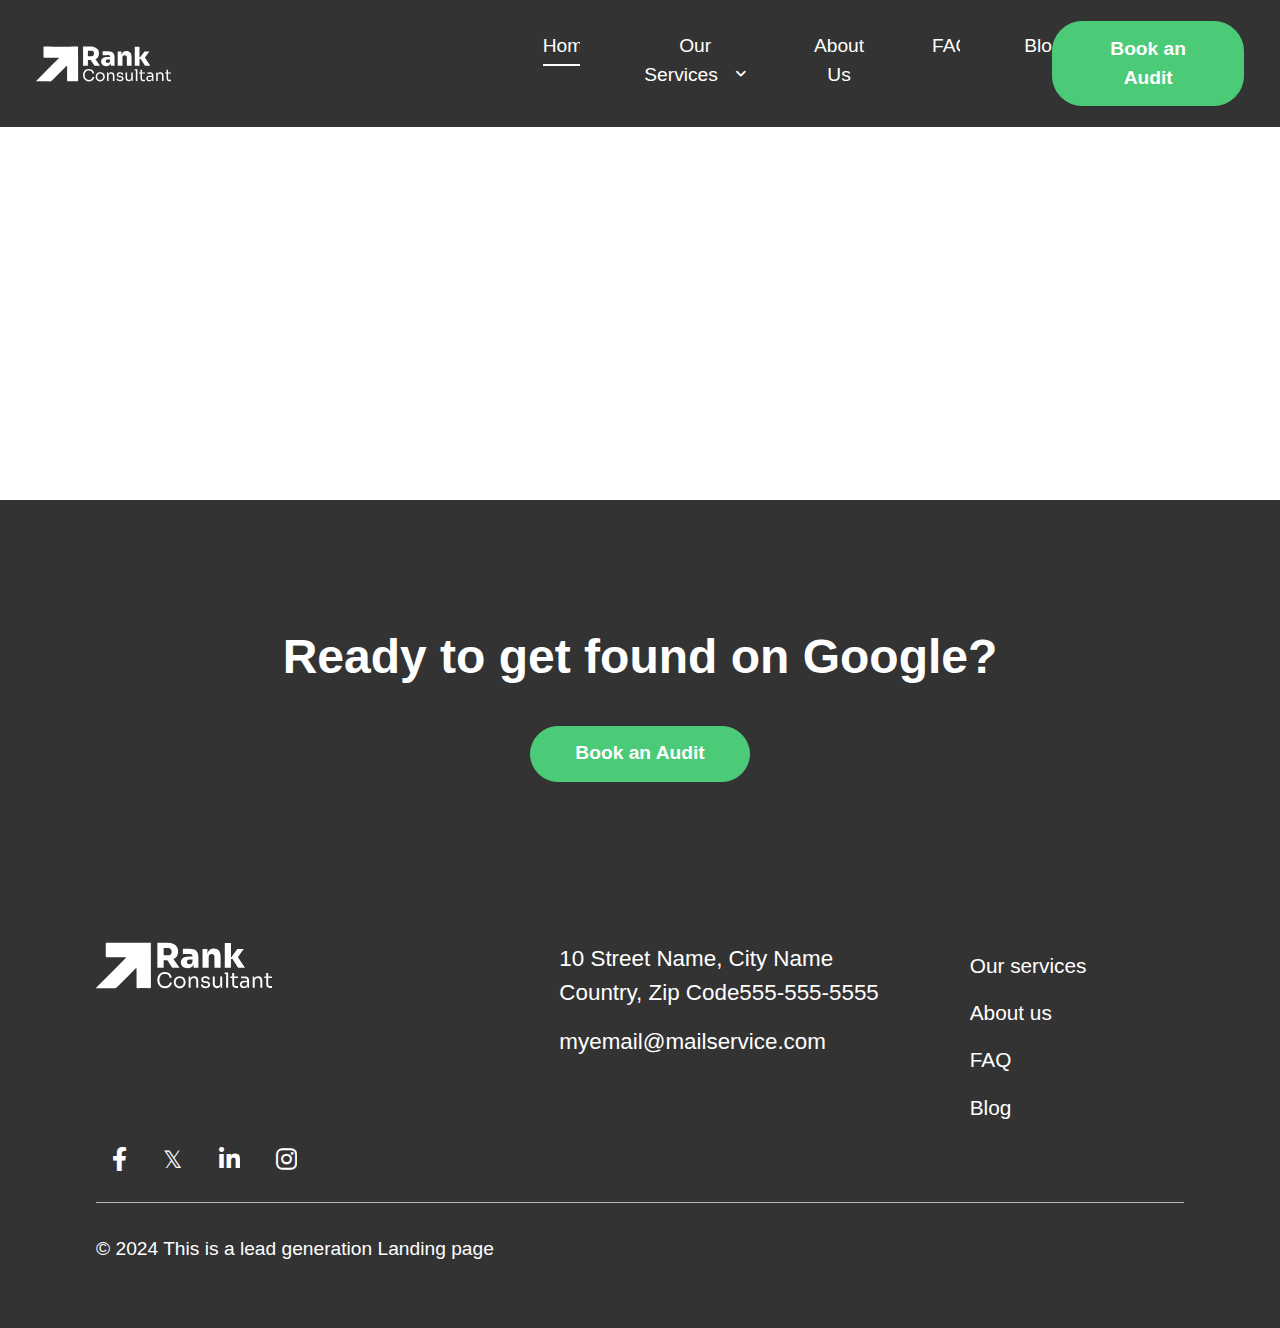
==== blog.html @ c4715f0f "made the menu and footer of the blog page" ====
<!DOCTYPE html>
<html lang="en">
<head>
    <meta charset="UTF-8">
    <meta name="viewport" content="width=device-width, initial-scale=1.0">
    <link rel="stylesheet" href="blog.css">
    <link rel="stylesheet" href="/bootstrap-5.3.3-dist/css/bootstrap.min.css">
    <link rel="stylesheet" href="https://cdnjs.cloudflare.com/ajax/libs/font-awesome/6.0.0/css/all.min.css">
    <title>Rank Consultant Blog</title>
</head>
<body>
    
    <div id="header" class="row navbar m-0">
        <div class="col-4">
            <a href="index.html"><img src="image/brown logo.svg" alt="logo"></a>
        </div>

        <div class="col-8 navMenu">
            <div>
                <ul class="menuList">
                    <li><a href="index.html" class="home">Home</a></li>
                    <li class="slowUnderline"> <!-- in this part of the menu, we should add a list with 4 rows but first its display = none and then in hover state, it will be blocked   -->
                        <a href="#services">Our Services
                            <i class='fas fa-angle-down'></i>
                            <!-- <i class='fas fa-angle-up'></i> -->
                        </a>

                        <div class="serviceList"> <!-- the dropdown list -->
                            <a href="#SEO1">On-site-SEO</a>
                            <a href="#SEO2">Off-site-SEO</a>
                            <a href="#googleAds">Google Ads campaigns</a>
                            <a href="#googleAnalytics">Site analytics</a>
                        </div>
                    </li>
                    <li class="slowUnderline"><a href="#SEOteam">About Us</a></li>
                    <li class="slowUnderline"><a href="#FAQ">FAQ</a></li>
                    <li class="slowUnderline"><a href="blog.html">Blog</a></li> <!-- we need to fill out the href here after making its page -->
                </ul>
            </div>

            <div>
                <button><a href="index.html">Book an Audit</a></button>
            </div>
        </div>
    </div>



    <div style="height: 500px;">
        <h2>Rank's SEO blog</h2>

        <!-- search bar -->
    </div>

    <div>

        <div class="row">
            <div class="col-6">

            </div>

            <div class="col-6">

            </div>
        </div>

        <div class="row">
            <div class="col-6">

            </div>

            <div class="col-6">

            </div>
        </div>

    </div>







    <footer>
        <div class="text-center">
            <h2>Ready to get found on Google?</h2>

            <button><a href="index.html">Book an Audit</a></button>
        </div>

        <div class="row footerInfo">
            <div class="col-5">
                <a href="index.html"><img src="image/black logo.svg" alt=""></a>
            </div>

            <div class="col-7">
                <div class="row">
                    <div class="col-7 contact">
                        <p>10 Street Name, City Name Country, Zip Code555-555-5555</p>
                        <p>myemail@mailservice.com</p>
                    </div>

                    <div class="col-5">
                        <ul>
                            <li><a href="#services">Our services</a></li>
                            <li><a href="#SEOteam">About us</a></li>
                            <li><a href="#FAQ">FAQ</a></li>
                            <li><a href="blog.html">Blog</a></li>
                        </ul>
                    </div>
                </div>
            </div>
        </div>

        <div class="footerIcons">
            <a href="https://www.facebook.com/"><i class="fa-brands fa-facebook-f"></i></a>
            <a href="https://x.com/"><i class="fa-brands fa-x-twitter">𝕏</i></a>
            <a href="https://www.linkedin.com/feed/"><i class="fa-brands fa-linkedin-in"></i></a>
            <a href="https://www.instagram.com/"><i class="fa-brands fa-instagram"></i></a>
        </div>

        <div class="footerEnd">
            <p>© 2024 This is a lead generation Landing page</p>
        </div>
    </footer>

</body>

<script src="blog.js"></script>

</html>
---- blog.css ----
*{
    margin: 0;
    padding: 0;
    box-sizing: border-box;
    font-family: sans-serif;
    overflow-x: hidden;
    /* use overflow-x: hidden; or max-width: 100%; to remove the margin made by the row class*/
}



button {
    background-color: rgb(75 202 120);
    font-size: 1.2rem !important;
    font-weight: bold;
    padding: 0.8rem 2.8rem;
    border: 1px solid rgb(75 202 120);
    border-radius: 30px !important;
}

button a {
    color: white;
    text-decoration: none;
}

button:hover {
    background-color: rgb(62, 166, 98);
    border: 1px solid rgb(62, 166, 98);
}


/* the menu bar part */

.navbar {
    padding: 0.5rem 1.5rem !important;
    position: fixed !important;
    left: 0;
    top: 0;
    width: 100%;
    background-color: #333333;
}


.navbar img {
    width: 35%;
    transition: 500ms ease-in-out;
}

.scrolled img {
    width: 30%;
    transition: 500ms ease-in-out;
}

.navMenu {
    display: flex;   
    justify-content: space-between; 
    text-align: center;
    align-items: center;
}

.menuList {
    display: flex;
    list-style: none;
    padding-top: 1.5rem;
}

.menuList li {
    padding-left: 4rem;
}

.menuList li a {
    text-decoration: none;
    color: white;
    font-size: 1.2rem;
}

.menuList li i {
    color: white;
    font-size: 0.8rem;
    padding-left: 0.8rem;
}

.home {
    border-bottom: 2px solid white;
    padding-bottom: 0.5rem;
}

.slowUnderline a {
    position:relative;
    text-decoration:none;
    display:inline-block;
}

.slowUnderline a:after {
    display:block;
    content: '';
    /* position: absolute; */
    padding-bottom: 0.3rem;
    border-bottom: 2px solid white;  
    transform: scaleX(0);  
    transition: transform 250ms ease-out;
    transform-origin: bottom left;
}

.slowUnderline a:hover:after { 
    transform: scaleX(1);
    transform-origin: bottom left;
}


/* serviceList is a class with a dropdown list for the second li */

.serviceList {
    display: flex;
    list-style: none;
    background-color: white;
    flex-direction: column;
    text-align: left;
    margin-left: 2.5rem;
    width: 100%;
    /* z-index: 1; */
    display: none !important;
}


.serviceList a {
    text-decoration: none;
    font-size: 1.1rem !important;
    color: #333333 !important;
    padding: 1rem;
    border-bottom: 1px solid rgb(208, 208, 208);
}

.serviceList a:hover {
    color: white !important;
    background-color: #333333;
    border-bottom: 1px solid  #333333;
}






/* the footer part */

footer {
    background-color: rgb(51, 51, 51);
    color: white;
    padding: 8rem 6rem 3rem 6rem;
}

footer h2 {
    font-size: 3rem;
    font-weight: bold;
    padding-bottom: 2rem;
}

.footerInfo {
    padding-top: 10rem;
}

footer img {
    width: 40%;
}

.contact p {
    font-size: 1.4rem;
}

footer ul {
    list-style-type: none;
}

footer ul li {
    padding: 0.5rem 0;
}

footer ul a {
    text-decoration: none;
    color: white;
    font-size: 1.3rem;
}

.footerIcons {
    border-bottom: 1px solid rgb(185, 185, 185);
    padding-bottom: 1.5rem;
}

.footerIcons i{
    color: white;
    font-size: 1.5rem;
    padding-left: 1rem;
}

.footerIcons :not(:first-child) {
    padding-left: 1rem;
}

.footerEnd {
    padding-top: 2rem;
    font-size: 1.2rem;
}
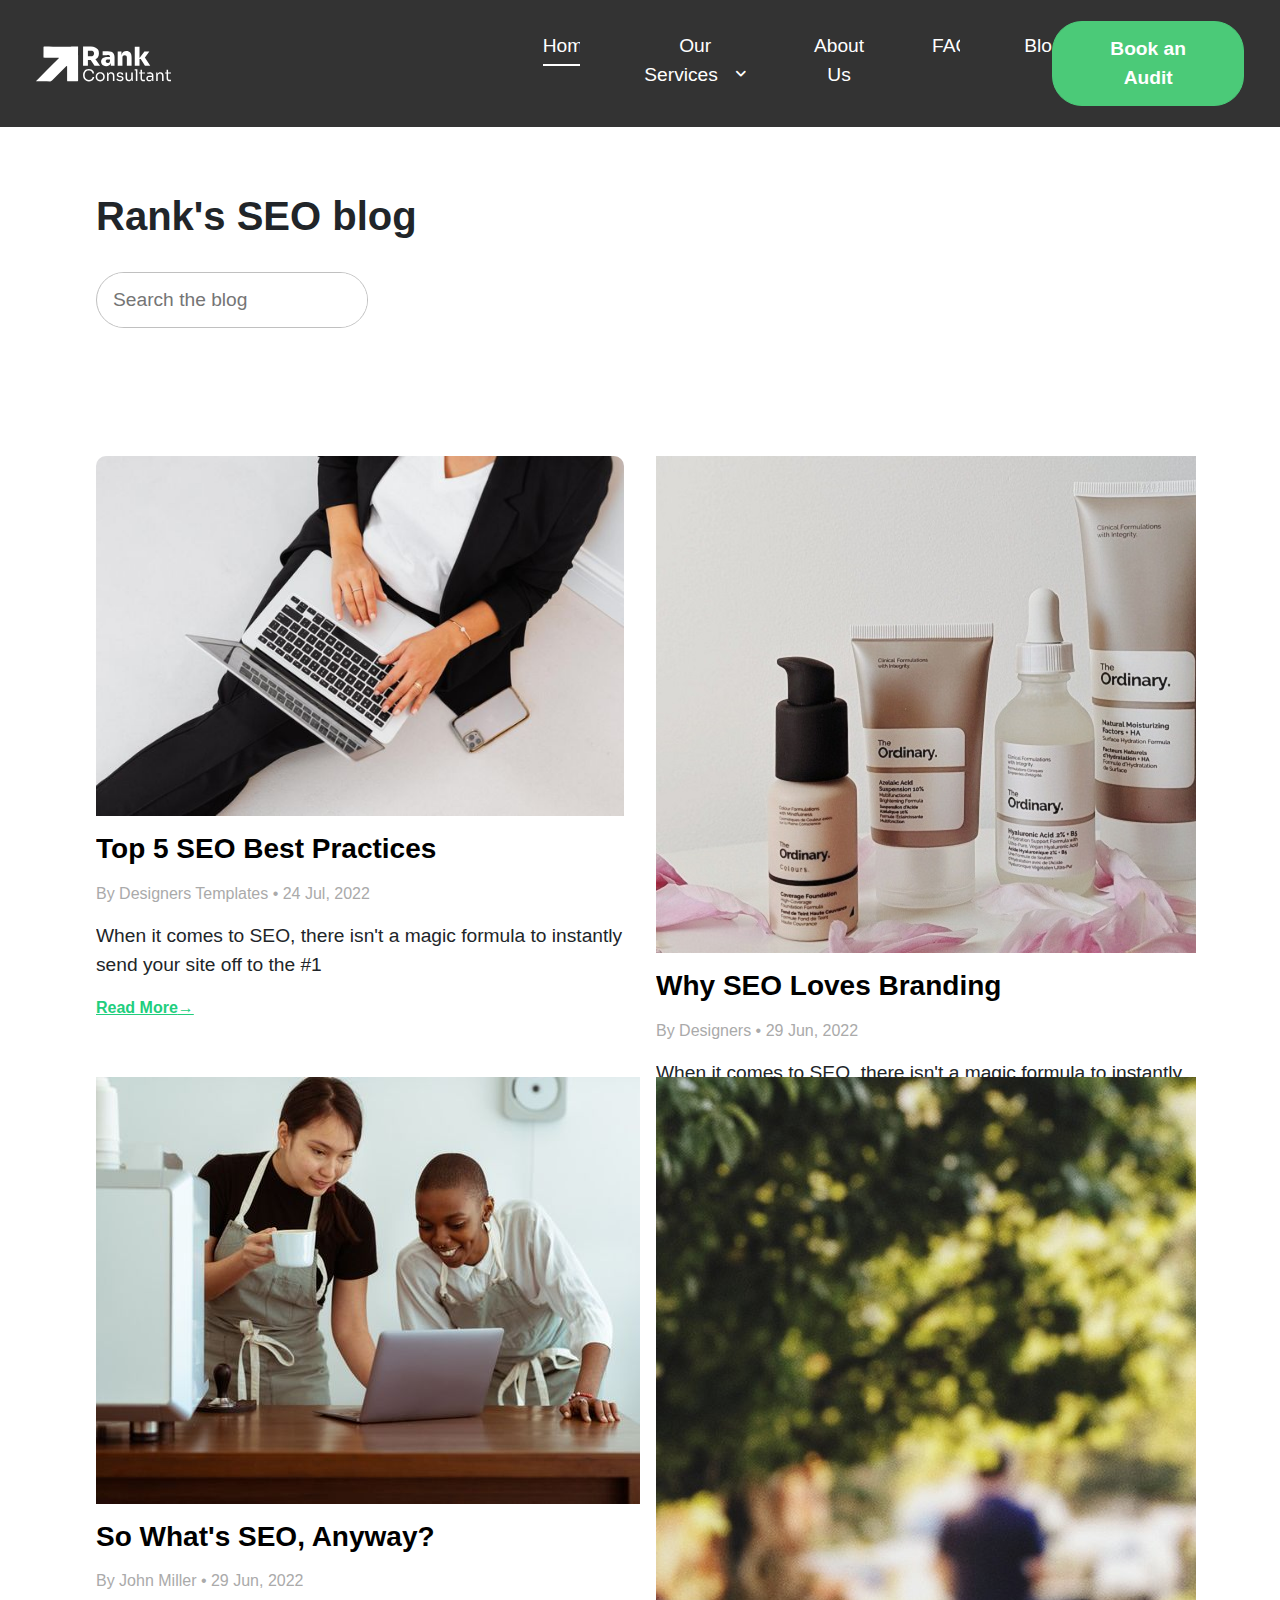
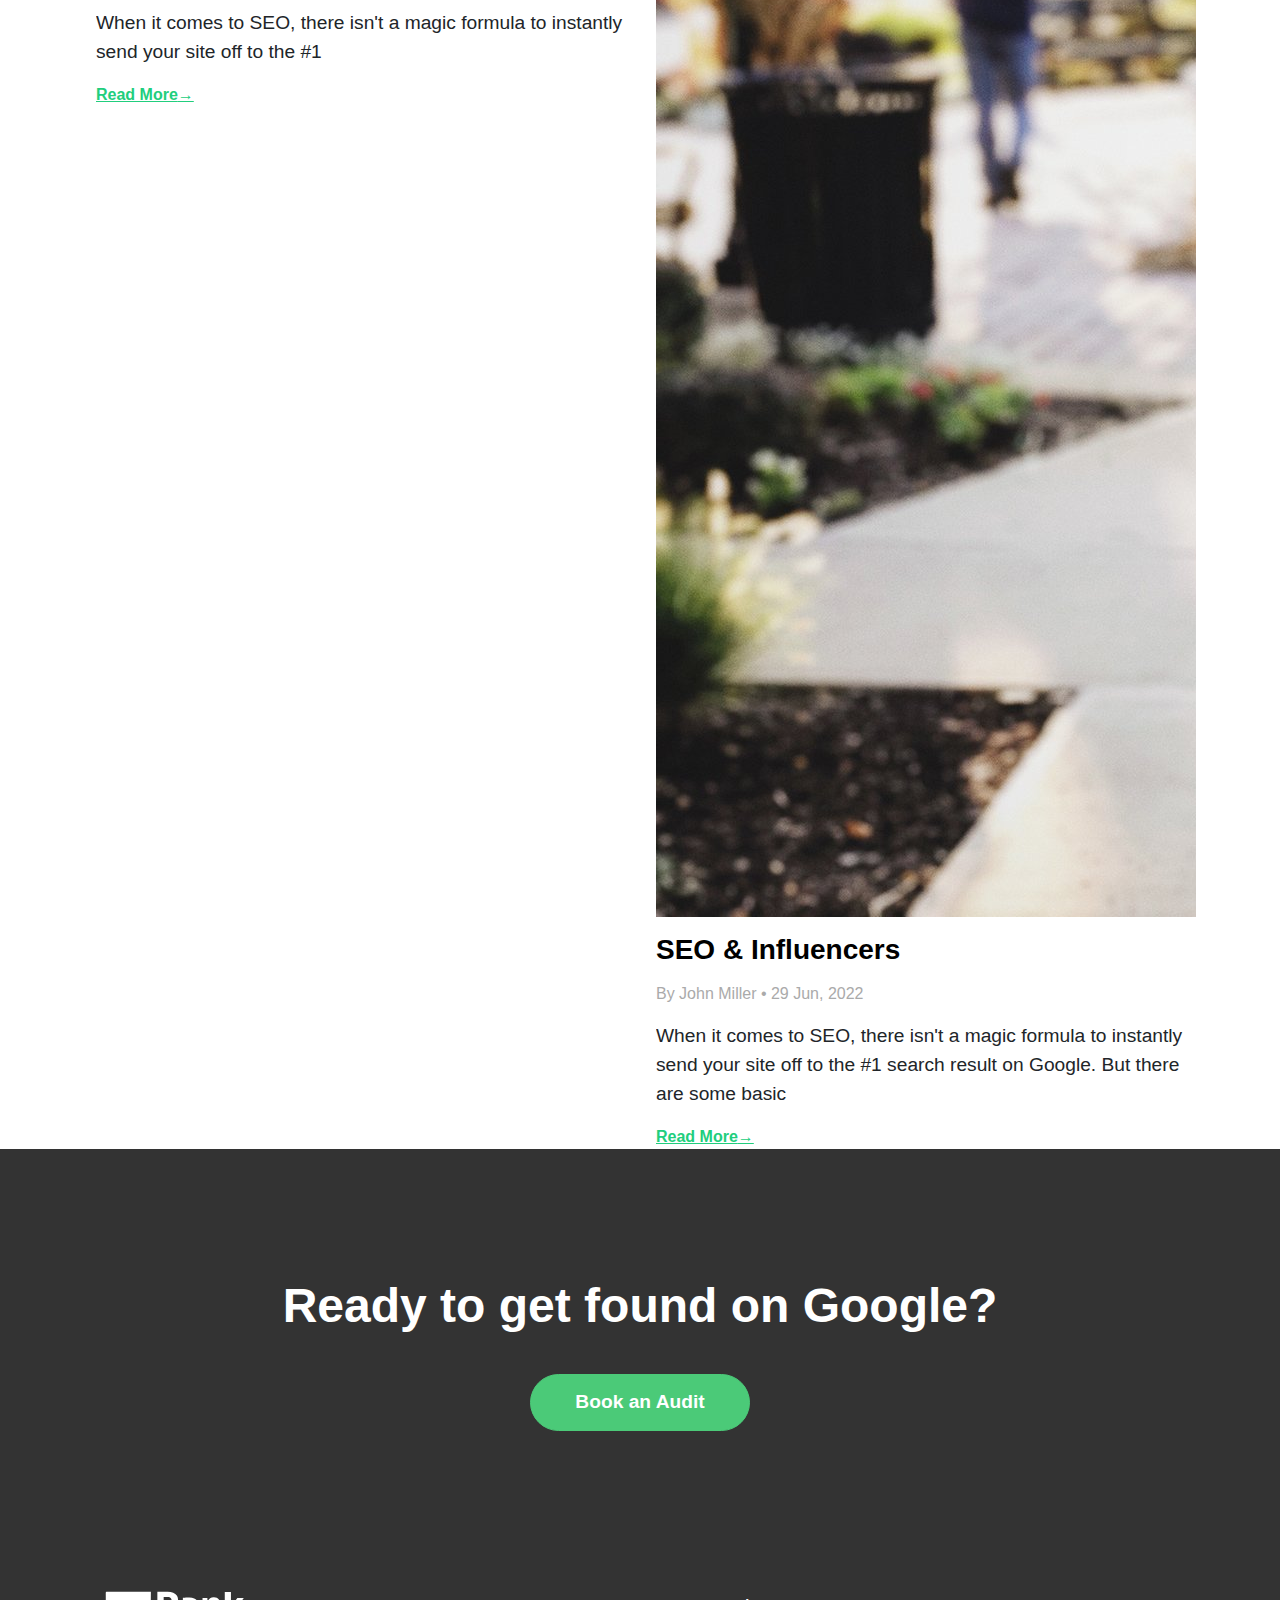
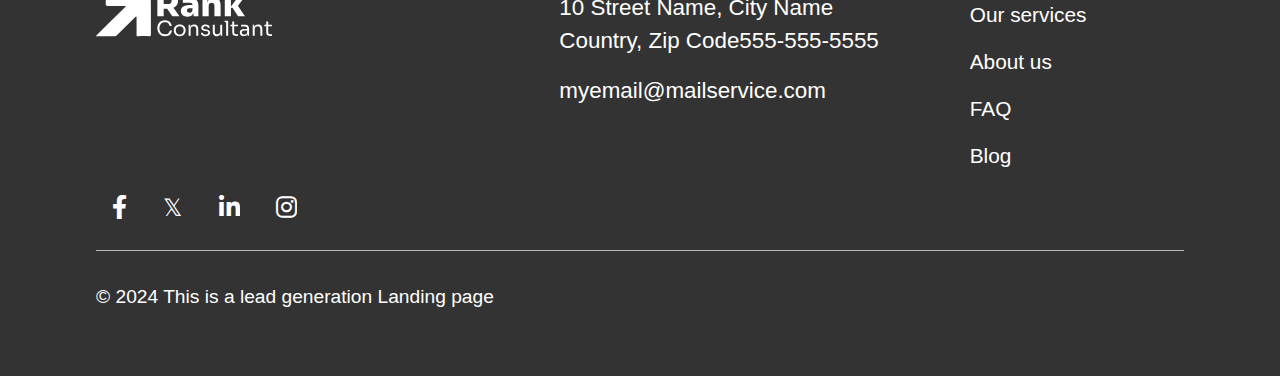
==== commit 7b163432: "did the search bar need to complete the posts on the blog" ====
--- a/blog.html
+++ b/blog.html
@@ -7,6 +7,7 @@
     <link rel="stylesheet" href="/bootstrap-5.3.3-dist/css/bootstrap.min.css">
     <link rel="stylesheet" href="https://cdnjs.cloudflare.com/ajax/libs/font-awesome/6.0.0/css/all.min.css">
     <title>Rank Consultant Blog</title>
+    <link rel="stylesheet" href="test.css">
 </head>
 <body>
     
@@ -19,7 +20,7 @@
             <div>
                 <ul class="menuList">
                     <li><a href="index.html" class="home">Home</a></li>
-                    <li class="slowUnderline"> <!-- in this part of the menu, we should add a list with 4 rows but first its display = none and then in hover state, it will be blocked   -->
+                    <li id="services" class="slowUnderline"> <!-- in this part of the menu, we should add a list with 4 rows but first its display = none and then in hover state, it will be blocked   -->
                         <a href="#services">Our Services
                             <i class='fas fa-angle-down'></i>
                             <!-- <i class='fas fa-angle-up'></i> -->
@@ -46,31 +47,76 @@
 
 
 
-    <div style="height: 500px;">
+    <div class="search">
         <h2>Rank's SEO blog</h2>
+        
+        <br>
 
-        <!-- search bar -->
+        <div class="searchBar">
+            <input id="searchBar" 
+               type="text" name="search" 
+               placeholder="Search the blog">
+            <button id="searchBtn"><i class="fa fa-search"></i></button>
+        </div>
     </div>
 
-    <div>
+    <div class="blogs">
 
         <div class="row">
-            <div class="col-6">
+            <div class="col-6 postLeft">
+                <div class="post">
+                    <a href="" class="text-decoration-none">
+                        <div class="postImage"></div>
+                        <h3>Top 5 SEO Best Practices</h3>
+                    </a>
 
+                    <p class="datePic">By Designers Templates • 24 Jul, 2022</p>
+
+                    <p class="discPic">When it comes to SEO, there isn't a magic formula to instantly send your site off to the #1</p>
+
+                    <a href="" class="readMore"><b>Read More</b>→</a>
+                </div>
             </div>
 
-            <div class="col-6">
+            <div class="col-6 postRight">
+                <a href="" class="text-decoration-none">
+                    <img src="image/news2.jpg" alt="">
+                    <h3>Why SEO Loves Branding</h3>
+                </a>
 
+                <p class="datePic">By Designers • 29 Jun, 2022</p>
+
+                <p class="discPic">When it comes to SEO, there isn't a magic formula to instantly send your site off to the #1</p>
+
+                <a href="" class="readMore"><b>Read More</b>→</a>
             </div>
         </div>
 
-        <div class="row">
-            <div class="col-6">
+        <div class="row neccMargin">
+            <div class="col-6 postLeft">
+                <a href="" class="text-decoration-none">
+                    <img src="image/news3.jpg" alt="">
+                    <h3>So What's SEO, Anyway?</h3>
+                </a>
 
+                <p class="datePic">By John Miller • 29 Jun, 2022</p>
+
+                <p class="discPic">When it comes to SEO, there isn't a magic formula to instantly send your site off to the #1</p>
+
+                <a href="" class="readMore"><b>Read More</b>→</a>
             </div>
 
-            <div class="col-6">
+            <div class="col-6 postRight">
+                <a href="" class="text-decoration-none">
+                    <img src="image/news4.jpg" alt="">
+                    <h3>SEO & Influencers</h3>
+                </a>
 
+                <p class="datePic">By John Miller • 29 Jun, 2022</p>
+
+                <p class="discPic">When it comes to SEO, there isn't a magic formula to instantly send your site off to the #1 search result on Google. But there are some basic</p>
+
+                <a href="" class="readMore"><b>Read More</b>→</a>
             </div>
         </div>
 
--- a/blog.css
+++ b/blog.css
@@ -118,9 +118,12 @@
     text-align: left;
     margin-left: 2.5rem;
     width: 100%;
-    /* z-index: 1; */
-    display: none !important;
-}
+    display: none;
+}
+
+/* #services:hover .serviceList{
+    display: block;
+} */
 
 
 .serviceList a {
@@ -139,6 +142,105 @@
 
 
 
+/* the search part */
+
+.search {
+    padding: 12rem 6rem 6rem 6rem;
+}
+
+.search h2 {
+    font-size: 2.5rem;
+    font-weight: bold;
+}
+
+
+.searchBar {
+    display: flex;
+    justify-content: space-between;
+    border: 1px solid rgb(192, 192, 192);
+    border-radius: 30px;
+    padding: 0 1rem;
+    width: 25%;
+}
+
+.searchBar input {
+    border: none;
+    font-size: 1.2rem;
+    outline: none;
+}
+
+.searchBar i {
+    font-size: 1.2rem;
+}
+
+#searchBtn {
+    background-color: white;
+    border: white;
+}
+
+
+
+
+
+/* the blogs part */
+
+.blogs {
+    padding: 2rem 6rem 0 6rem;
+}
+
+.neccMargin {
+    margin-top: -5rem !important;
+}
+
+.postRight {
+    padding-left: 1rem !important;
+}
+
+.postLeft {
+    padding-right: 1rem !important;
+}
+
+.post {
+    overflow: hidden;
+}
+
+.postImage {
+    border-top-left-radius: 10px;
+    border-top-right-radius: 10px;
+    width: 100%;
+    height: 40vh;
+    background-image: url("image/news1.jpg");
+    background-size: 100% 40vh;
+    transition: 1s all;
+}
+
+.postImage:hover {
+    transform: scale(1.1);
+}
+
+
+
+.blogs h3 {
+    font-weight: bold;
+    padding-top: 1rem;
+    padding-bottom: 0.5rem;
+    color: black;
+}
+
+.datePic {
+    color: rgb(170, 170, 170);
+}
+
+.discPic {
+    font-size: 1.2rem;
+}
+
+.readMore {
+    display: flex;
+    color: rgb(33, 206, 125);
+}
+
+
 
 
 
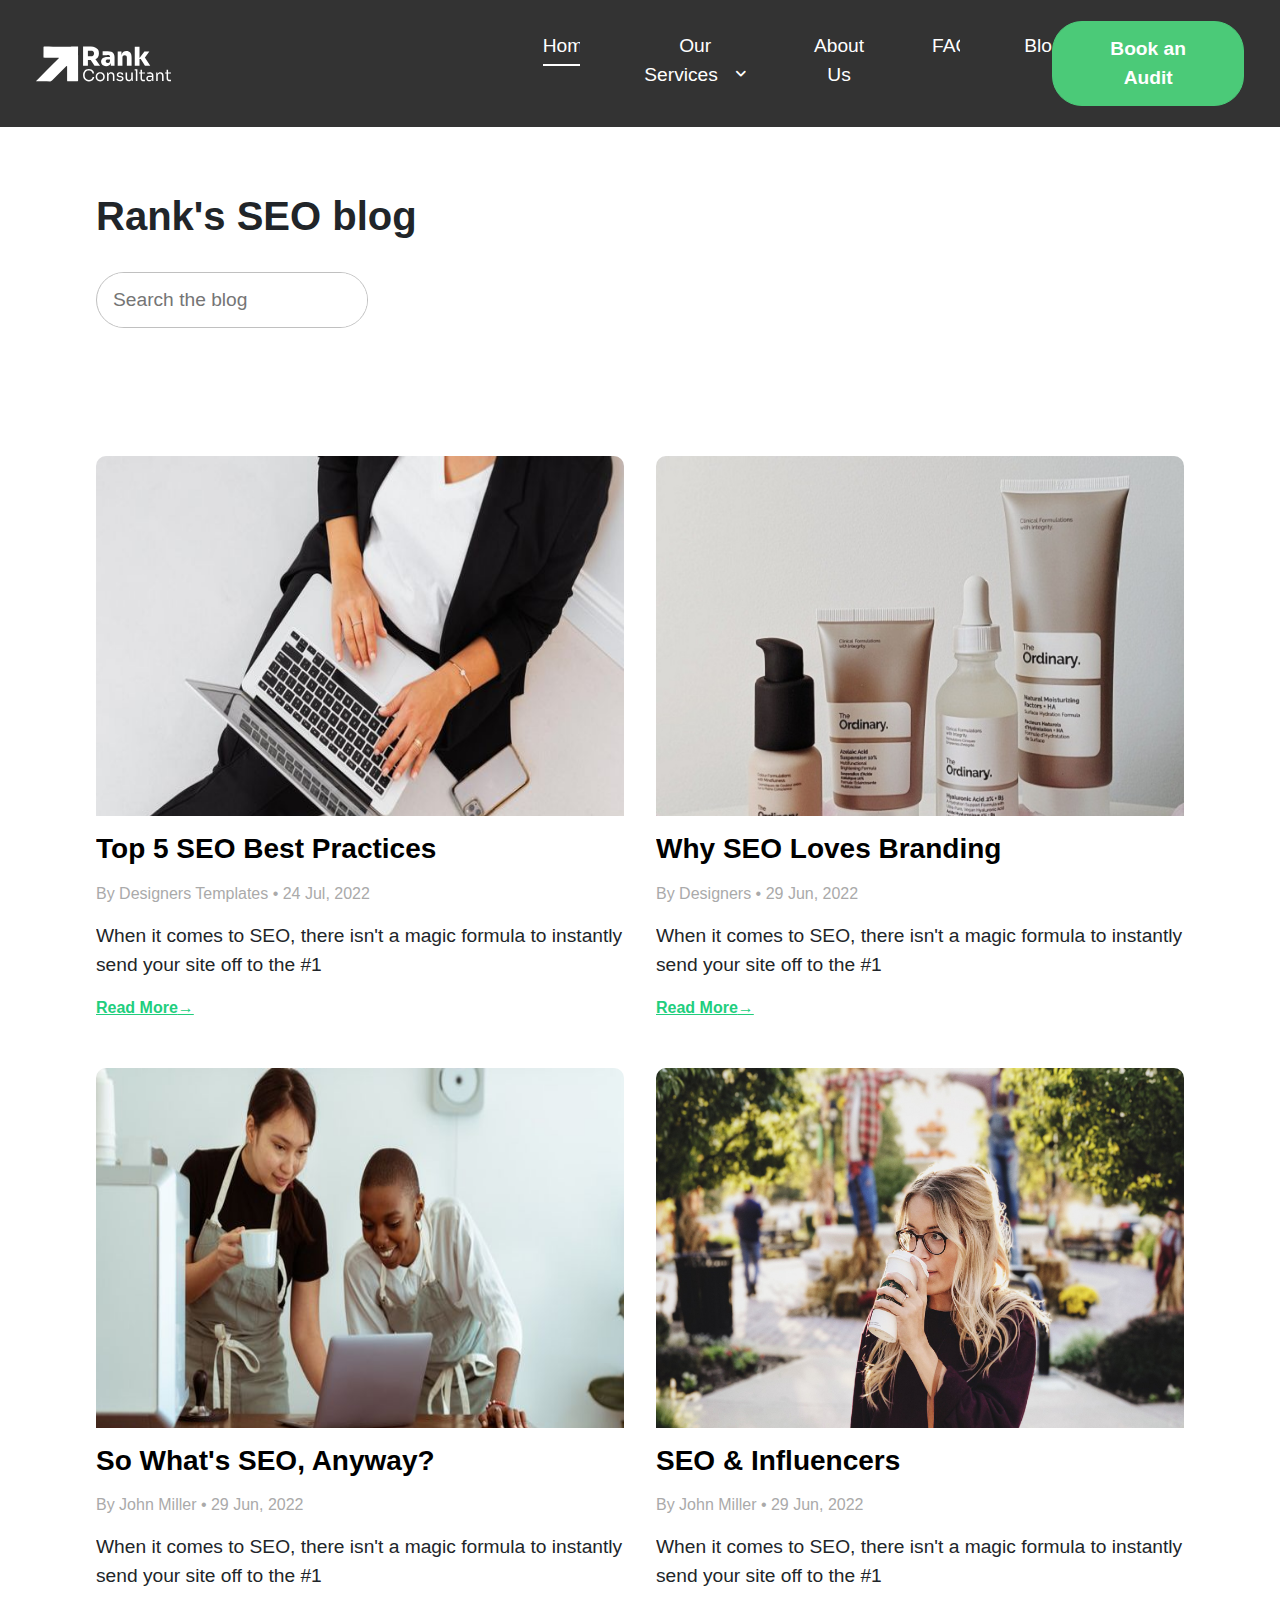
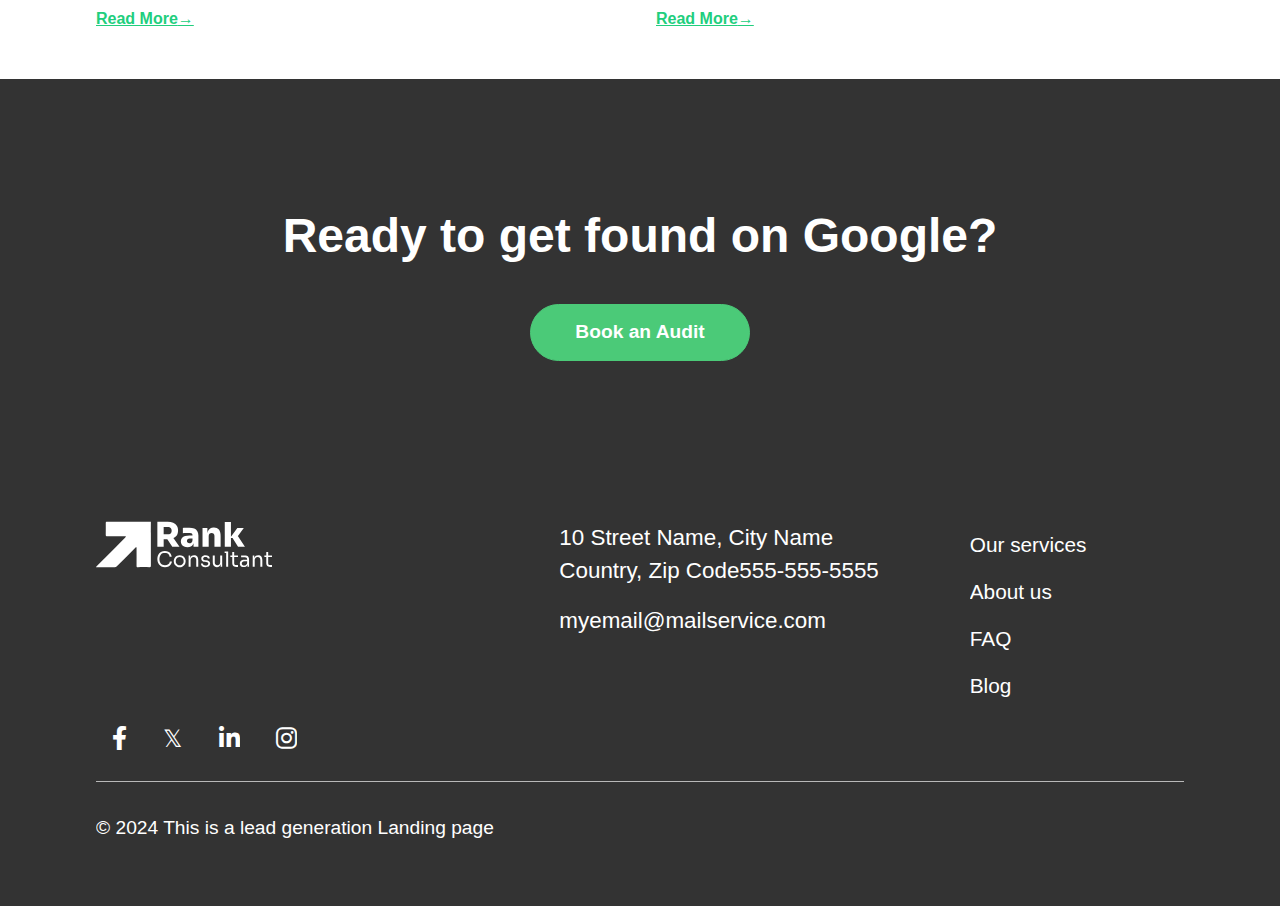
==== commit fc937064: "i completed the news and blog images" ====
--- a/blog.html
+++ b/blog.html
@@ -21,20 +21,20 @@
                 <ul class="menuList">
                     <li><a href="index.html" class="home">Home</a></li>
                     <li id="services" class="slowUnderline"> <!-- in this part of the menu, we should add a list with 4 rows but first its display = none and then in hover state, it will be blocked   -->
-                        <a href="#services">Our Services
+                        <a href="http://127.0.0.1:5500/index.html#services">Our Services
                             <i class='fas fa-angle-down'></i>
                             <!-- <i class='fas fa-angle-up'></i> -->
                         </a>
 
-                        <div class="serviceList"> <!-- the dropdown list -->
+                        <div class="serviceList"> <!-- the dropdown list. fix the links -->
                             <a href="#SEO1">On-site-SEO</a>
                             <a href="#SEO2">Off-site-SEO</a>
                             <a href="#googleAds">Google Ads campaigns</a>
                             <a href="#googleAnalytics">Site analytics</a>
                         </div>
                     </li>
-                    <li class="slowUnderline"><a href="#SEOteam">About Us</a></li>
-                    <li class="slowUnderline"><a href="#FAQ">FAQ</a></li>
+                    <li class="slowUnderline"><a href="http://127.0.0.1:5500/index.html#SEOteam">About Us</a></li>
+                    <li class="slowUnderline"><a href="http://127.0.0.1:5500/index.html#FAQ">FAQ</a></li>
                     <li class="slowUnderline"><a href="blog.html">Blog</a></li> <!-- we need to fill out the href here after making its page -->
                 </ul>
             </div>
@@ -62,69 +62,86 @@
 
     <div class="blogs">
 
-        <div class="row">
+        <div class="row"> <!-- fill out the href of the image links. each part has 3 links  -->
             <div class="col-6 postLeft">
-                <div class="post">
-                    <a href="" class="text-decoration-none">
-                        <div class="postImage"></div>
-                        <h3>Top 5 SEO Best Practices</h3>
-                    </a>
+                <div>
+                    <div class="postImages">
+                        <a href=""><div class="image1"></div></a> 
+                    </div>
 
-                    <p class="datePic">By Designers Templates • 24 Jul, 2022</p>
-
-                    <p class="discPic">When it comes to SEO, there isn't a magic formula to instantly send your site off to the #1</p>
-
-                    <a href="" class="readMore"><b>Read More</b>→</a>
+                    <div>
+                        <a href="" class="text-decoration-none">
+                            <h3>Top 5 SEO Best Practices</h3></a>
+    
+                        <p class="datePic">By Designers Templates • 24 Jul, 2022</p>
+    
+                        <p class="discPic">When it comes to SEO, there isn't a magic formula to instantly send your site off to the #1</p>
+    
+                        <a href="" class="readMore"><b>Read More</b>→</a>
+                    </div>
                 </div>
             </div>
 
             <div class="col-6 postRight">
-                <a href="" class="text-decoration-none">
-                    <img src="image/news2.jpg" alt="">
-                    <h3>Why SEO Loves Branding</h3>
-                </a>
+                <div>
+                    <div class="postImages">
+                        <a href=""><div class="image2"></div></a>
+                    </div>
 
-                <p class="datePic">By Designers • 29 Jun, 2022</p>
-
-                <p class="discPic">When it comes to SEO, there isn't a magic formula to instantly send your site off to the #1</p>
-
-                <a href="" class="readMore"><b>Read More</b>→</a>
+                    <div>
+                        <a href="" class="text-decoration-none">
+                            <h3>Why SEO Loves Branding</h3></a>
+    
+                        <p class="datePic">By Designers • 29 Jun, 2022</p>
+    
+                        <p class="discPic">When it comes to SEO, there isn't a magic formula to instantly send your site off to the #1</p>
+    
+                        <a href="" class="readMore"><b>Read More</b>→</a>
+                    </div>
+                </div>
             </div>
         </div>
 
-        <div class="row neccMargin">
+        <div class="row">
             <div class="col-6 postLeft">
-                <a href="" class="text-decoration-none">
-                    <img src="image/news3.jpg" alt="">
-                    <h3>So What's SEO, Anyway?</h3>
-                </a>
+                <div>
+                    <div class="postImages">
+                        <a href=""><div class="image3"></div></a>
+                    </div>
 
-                <p class="datePic">By John Miller • 29 Jun, 2022</p>
-
-                <p class="discPic">When it comes to SEO, there isn't a magic formula to instantly send your site off to the #1</p>
-
-                <a href="" class="readMore"><b>Read More</b>→</a>
+                    <div>
+                        <a href="" class="text-decoration-none">
+                            <h3>So What's SEO, Anyway?</h3></a>
+    
+                        <p class="datePic">By John Miller • 29 Jun, 2022</p>
+    
+                        <p class="discPic">When it comes to SEO, there isn't a magic formula to instantly send your site off to the #1</p>
+    
+                        <a href="" class="readMore"><b>Read More</b>→</a>
+                    </div>
+                </div>
             </div>
 
             <div class="col-6 postRight">
-                <a href="" class="text-decoration-none">
-                    <img src="image/news4.jpg" alt="">
-                    <h3>SEO & Influencers</h3>
-                </a>
+                <div>
+                    <div class="postImages">
+                        <a href=""><div class="image4"></div></a>
+                    </div>
 
-                <p class="datePic">By John Miller • 29 Jun, 2022</p>
-
-                <p class="discPic">When it comes to SEO, there isn't a magic formula to instantly send your site off to the #1 search result on Google. But there are some basic</p>
-
-                <a href="" class="readMore"><b>Read More</b>→</a>
+                    <div>
+                        <a href="" class="text-decoration-none">
+                            <h3>SEO & Influencers</h3></a>
+    
+                        <p class="datePic">By John Miller • 29 Jun, 2022</p>
+    
+                        <p class="discPic">When it comes to SEO, there isn't a magic formula to instantly send your site off to the #1</p>
+    
+                        <a href="" class="readMore"><b>Read More</b>→</a>
+                    </div>
+                </div>
             </div>
         </div>
-
     </div>
-
-
-
-
 
 
 
@@ -149,9 +166,9 @@
 
                     <div class="col-5">
                         <ul>
-                            <li><a href="#services">Our services</a></li>
-                            <li><a href="#SEOteam">About us</a></li>
-                            <li><a href="#FAQ">FAQ</a></li>
+                            <li><a href="http://127.0.0.1:5500/index.html#services">Our services</a></li>
+                            <li><a href="http://127.0.0.1:5500/index.html#SEOteam">About us</a></li>
+                            <li><a href="http://127.0.0.1:5500/index.html#FAQ">FAQ</a></li>
                             <li><a href="blog.html">Blog</a></li>
                         </ul>
                     </div>
--- a/blog.css
+++ b/blog.css
@@ -188,36 +188,71 @@
     padding: 2rem 6rem 0 6rem;
 }
 
-.neccMargin {
-    margin-top: -5rem !important;
-}
-
 .postRight {
     padding-left: 1rem !important;
+    padding-bottom: 3rem;
 }
 
 .postLeft {
     padding-right: 1rem !important;
-}
-
-.post {
+    padding-bottom: 3rem;
+}
+
+
+.postImages {
     overflow: hidden;
-}
-
-.postImage {
+    height: 40vh;
     border-top-left-radius: 10px;
     border-top-right-radius: 10px;
-    width: 100%;
-    height: 40vh;
+}
+
+.image1 {
+    width: 100%;
+    height: 50vh;
     background-image: url("image/news1.jpg");
-    background-size: 100% 40vh;
+    background-size: 100% 50vh;
     transition: 1s all;
 }
 
-.postImage:hover {
+.image1:hover {
     transform: scale(1.1);
 }
 
+.image2 {
+    width: 100%;
+    height: 50vh;
+    background-image: url("image/news2.jpg");
+    background-size: 100% 50vh;
+    transition: 1s all;
+}
+
+.image2:hover {
+    transform: scale(1.1);
+}
+
+.image3 {
+    width: 100%;
+    height: 50vh;
+    background-image: url("image/news3.jpg");
+    background-size: 100% 50vh;
+    transition: 1s all;
+}
+
+.image3:hover {
+    transform: scale(1.1);
+}
+
+.image4 {
+    width: 100%;
+    height: 50vh;
+    background-image: url("image/news4.jpg");
+    background-size: 100% 50vh;
+    transition: 1s all;
+}
+
+.image4:hover {
+    transform: scale(1.1);
+}
 
 
 .blogs h3 {
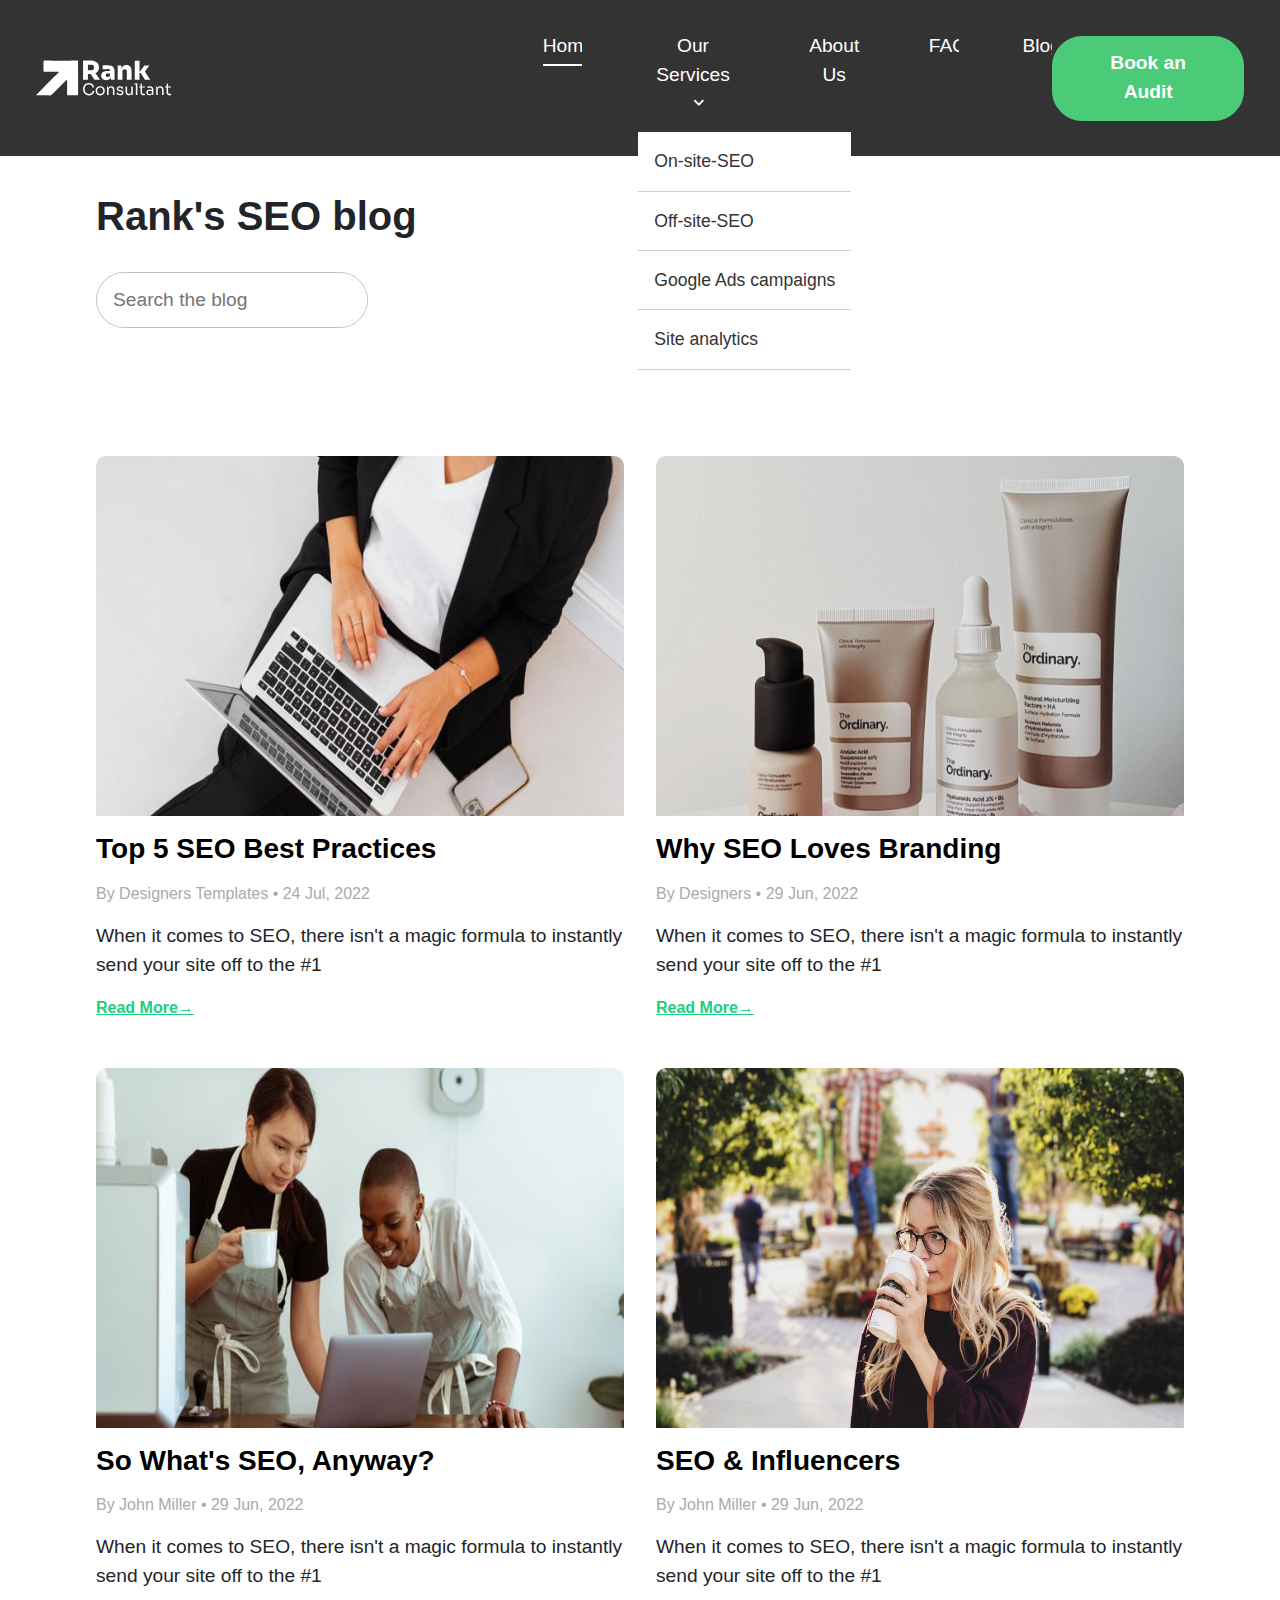
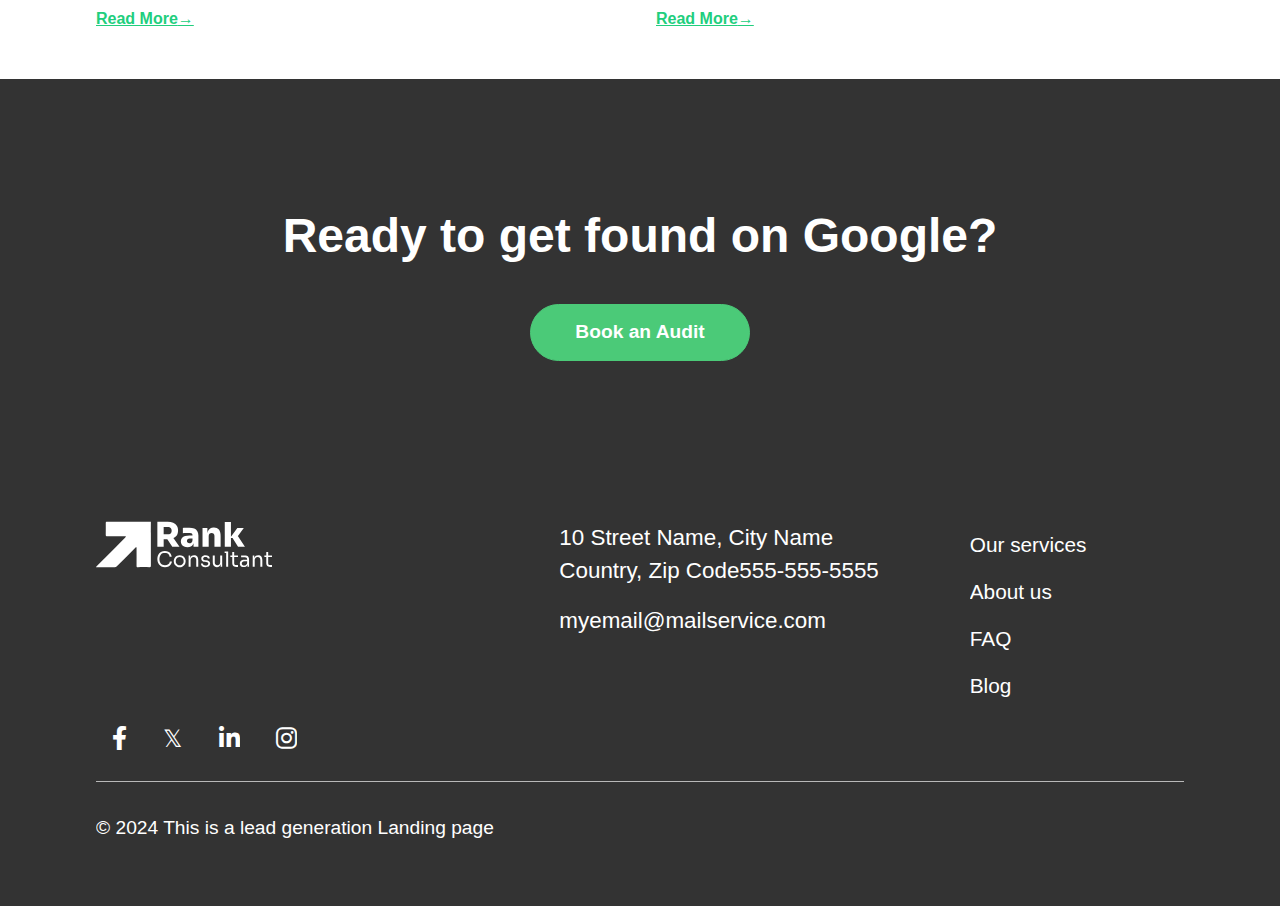
==== commit edf36f03: "fixed the drop down list of the services part" ====
--- a/blog.html
+++ b/blog.html
@@ -20,19 +20,23 @@
             <div>
                 <ul class="menuList">
                     <li><a href="index.html" class="home">Home</a></li>
-                    <li id="services" class="slowUnderline"> <!-- in this part of the menu, we should add a list with 4 rows but first its display = none and then in hover state, it will be blocked   -->
-                        <a href="http://127.0.0.1:5500/index.html#services">Our Services
-                            <i class='fas fa-angle-down'></i>
-                            <!-- <i class='fas fa-angle-up'></i> -->
-                        </a>
 
-                        <div class="serviceList"> <!-- the dropdown list. fix the links -->
+                    <div class="serviceContainer">
+                        <li id="serviceTitle" class="slowUnderline">
+                            <a href="http://127.0.0.1:5500/index.html#services">Our Services
+                                <i class='fas fa-angle-down'></i>
+                                <!-- <i class='fas fa-angle-up'></i> -->
+                            </a>
+                        </li>
+    
+                        <div id="serviceList" class="serviceList"> <!-- the dropdown list. fix the links -->
                             <a href="#SEO1">On-site-SEO</a>
                             <a href="#SEO2">Off-site-SEO</a>
                             <a href="#googleAds">Google Ads campaigns</a>
                             <a href="#googleAnalytics">Site analytics</a>
                         </div>
-                    </li>
+                    </div>
+
                     <li class="slowUnderline"><a href="http://127.0.0.1:5500/index.html#SEOteam">About Us</a></li>
                     <li class="slowUnderline"><a href="http://127.0.0.1:5500/index.html#FAQ">FAQ</a></li>
                     <li class="slowUnderline"><a href="blog.html">Blog</a></li> <!-- we need to fill out the href here after making its page -->
--- a/blog.css
+++ b/blog.css
@@ -110,35 +110,43 @@
 
 /* serviceList is a class with a dropdown list for the second li */
 
+
+.serviceContainer {
+    overflow: hidden;
+}
+
 .serviceList {
+    /* display: none; */
+    position: fixed;
+    background-color: white;
+    max-width: 220px;
+    z-index: 1;
     display: flex;
-    list-style: none;
-    background-color: white;
     flex-direction: column;
     text-align: left;
-    margin-left: 2.5rem;
-    width: 100%;
-    display: none;
-}
-
-/* #services:hover .serviceList{
+    margin-left: 3.5rem;
+}
+
+.show {
     display: block;
-} */
-
+}
 
 .serviceList a {
+    float: none;
+    font-size: 1.1rem !important;
+    color: #333333 !important;    
+    padding: 1rem;
     text-decoration: none;
-    font-size: 1.1rem !important;
-    color: #333333 !important;
-    padding: 1rem;
+    text-align: left;
     border-bottom: 1px solid rgb(208, 208, 208);
 }
-
-.serviceList a:hover {
+  
+  .serviceList a:hover {
     color: white !important;
     background-color: #333333;
-    border-bottom: 1px solid  #333333;
-}
+    border-bottom: 1px solid  #333333;  
+}
+
 
 
 
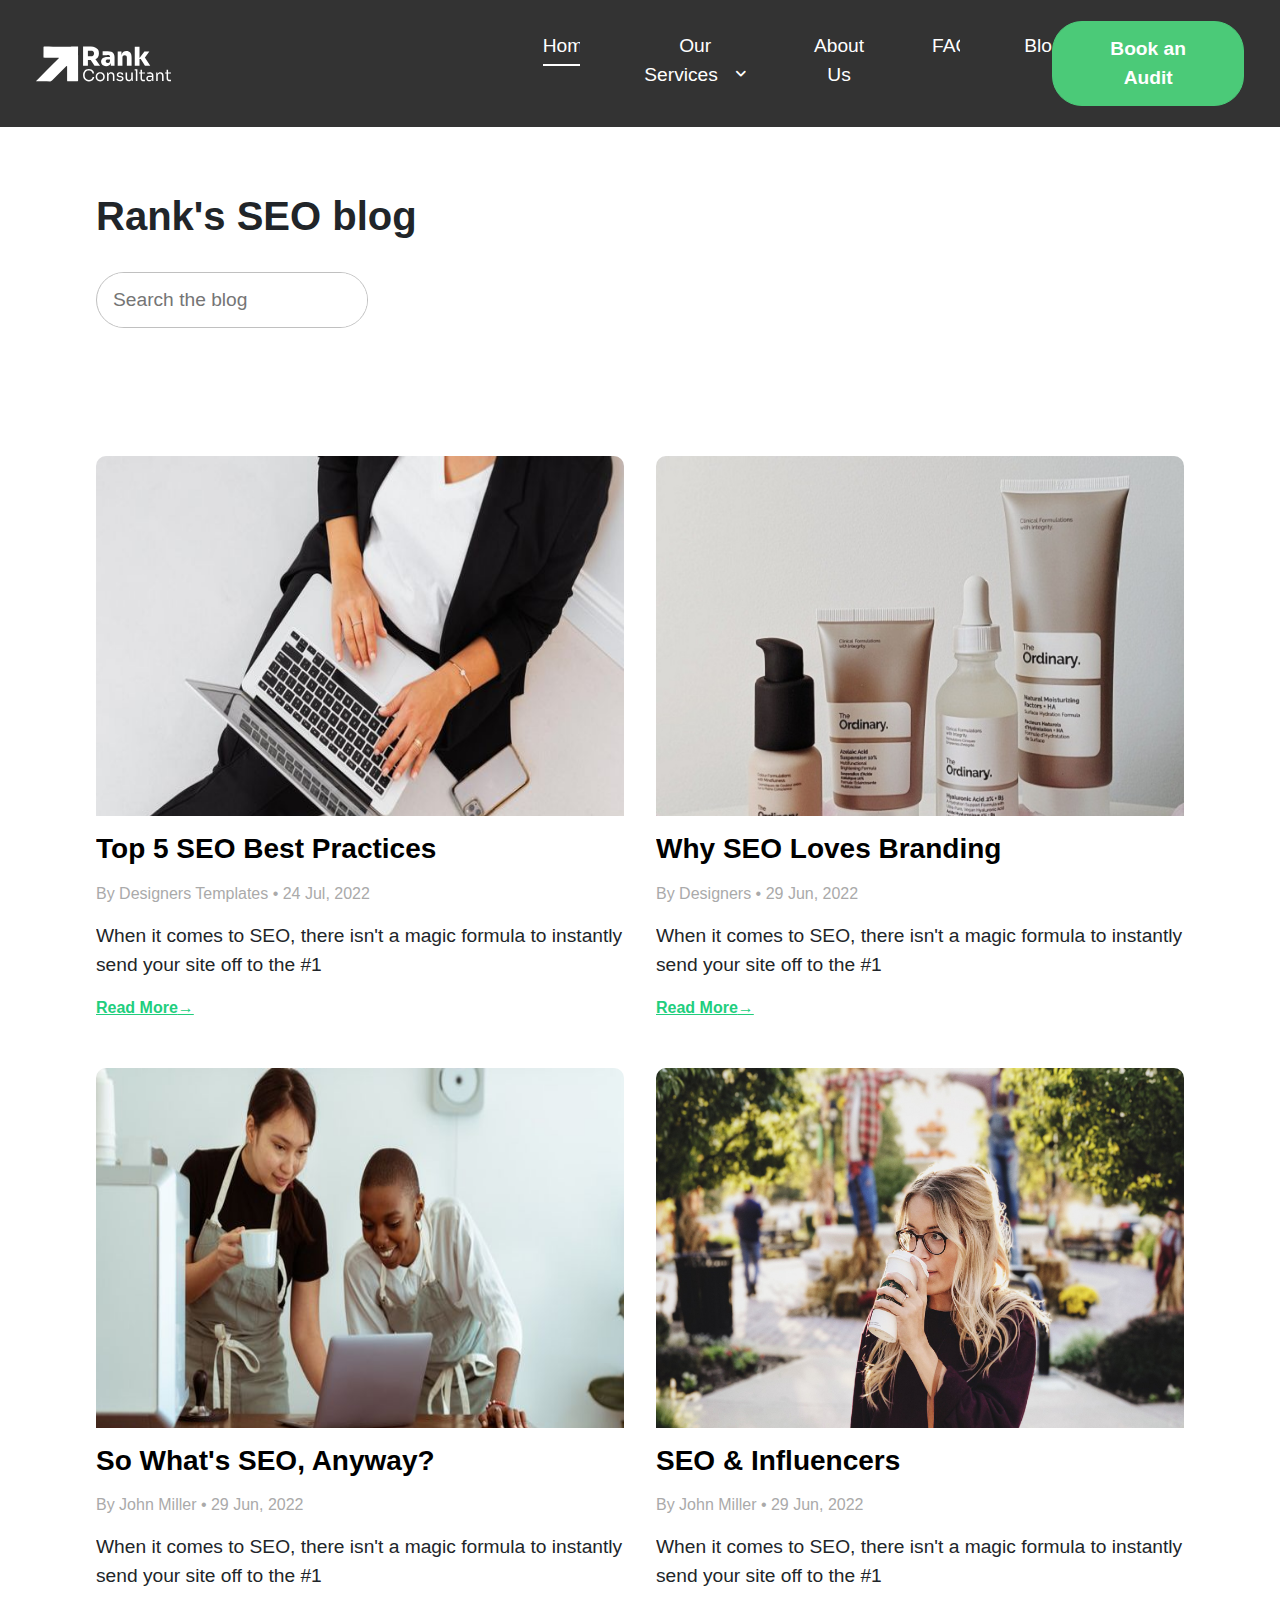
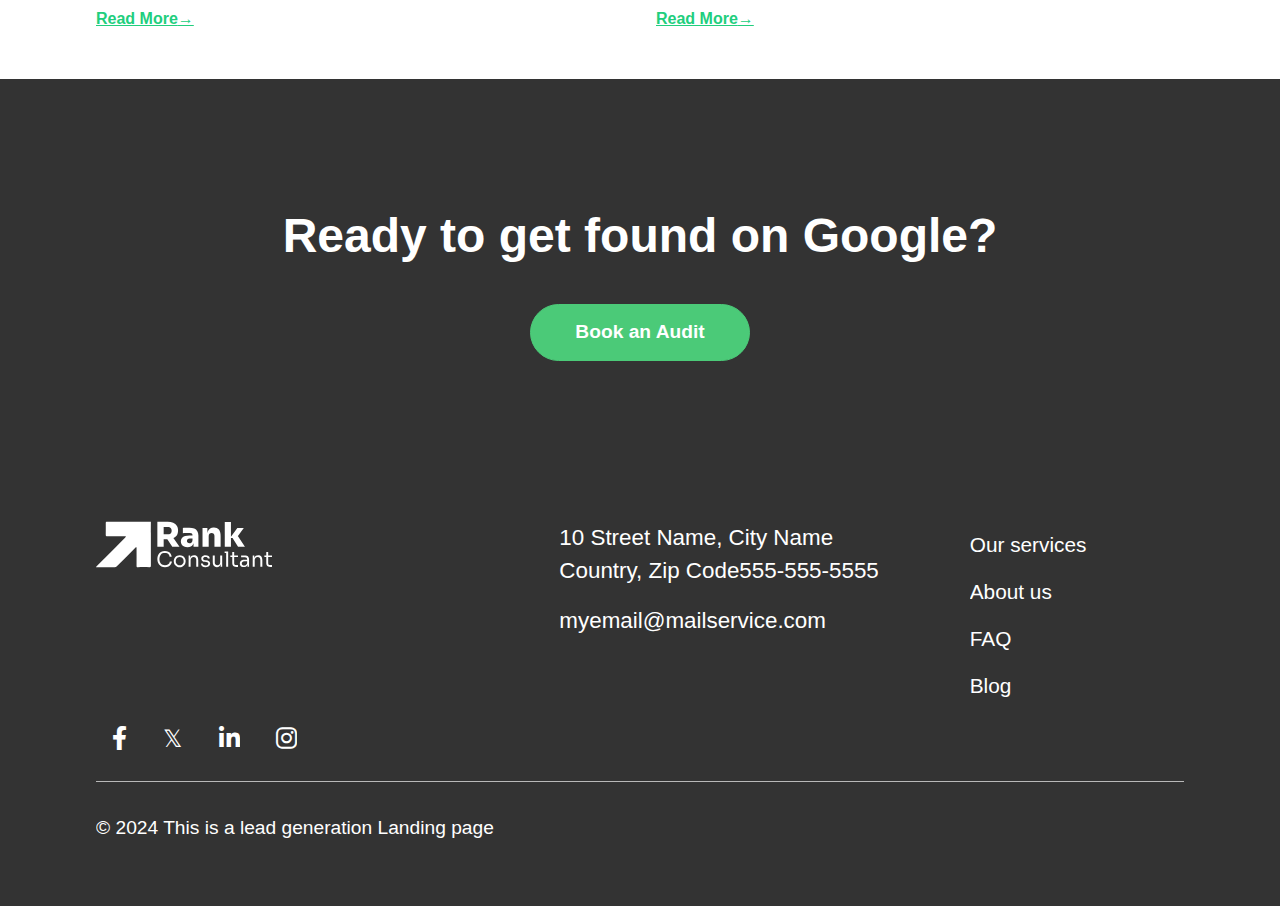
==== commit 57ea8545: "fixed the service list and put the links" ====
--- a/blog.html
+++ b/blog.html
@@ -7,7 +7,6 @@
     <link rel="stylesheet" href="/bootstrap-5.3.3-dist/css/bootstrap.min.css">
     <link rel="stylesheet" href="https://cdnjs.cloudflare.com/ajax/libs/font-awesome/6.0.0/css/all.min.css">
     <title>Rank Consultant Blog</title>
-    <link rel="stylesheet" href="test.css">
 </head>
 <body>
     
@@ -21,21 +20,20 @@
                 <ul class="menuList">
                     <li><a href="index.html" class="home">Home</a></li>
 
-                    <div class="serviceContainer">
-                        <li id="serviceTitle" class="slowUnderline">
+                    <li class="serviceContainer">
+                        <div class="slowUnderline">
                             <a href="http://127.0.0.1:5500/index.html#services">Our Services
                                 <i class='fas fa-angle-down'></i>
-                                <!-- <i class='fas fa-angle-up'></i> -->
                             </a>
-                        </li>
-    
-                        <div id="serviceList" class="serviceList"> <!-- the dropdown list. fix the links -->
-                            <a href="#SEO1">On-site-SEO</a>
-                            <a href="#SEO2">Off-site-SEO</a>
-                            <a href="#googleAds">Google Ads campaigns</a>
-                            <a href="#googleAnalytics">Site analytics</a>
                         </div>
-                    </div>
+
+                        <div class="serviceList">
+                            <a href="http://127.0.0.1:5500/index.html#SEO1">On-site-SEO</a>
+                            <a href="http://127.0.0.1:5500/index.html#SEO2">Off-site-SEO</a>
+                            <a href="http://127.0.0.1:5500/index.html#googleAds">Google Ads campaigns</a>
+                            <a href="http://127.0.0.1:5500/index.html#googleAnalytics">Site analytics</a>
+                        </div>
+                    </li>
 
                     <li class="slowUnderline"><a href="http://127.0.0.1:5500/index.html#SEOteam">About Us</a></li>
                     <li class="slowUnderline"><a href="http://127.0.0.1:5500/index.html#FAQ">FAQ</a></li>
@@ -64,24 +62,26 @@
         </div>
     </div>
 
+
+
     <div class="blogs">
 
-        <div class="row"> <!-- fill out the href of the image links. each part has 3 links  -->
+        <div class="row">
             <div class="col-6 postLeft">
                 <div>
                     <div class="postImages">
-                        <a href=""><div class="image1"></div></a> 
+                        <a href="http://127.0.0.1:5500/post.html"><div class="image1"></div></a> 
                     </div>
 
                     <div>
-                        <a href="" class="text-decoration-none">
+                        <a href="http://127.0.0.1:5500/post.html" class="text-decoration-none">
                             <h3>Top 5 SEO Best Practices</h3></a>
     
                         <p class="datePic">By Designers Templates • 24 Jul, 2022</p>
     
                         <p class="discPic">When it comes to SEO, there isn't a magic formula to instantly send your site off to the #1</p>
     
-                        <a href="" class="readMore"><b>Read More</b>→</a>
+                        <a href="http://127.0.0.1:5500/post.html" class="readMore"><b>Read More</b>→</a>
                     </div>
                 </div>
             </div>
--- a/blog.css
+++ b/blog.css
@@ -27,6 +27,8 @@
     background-color: rgb(62, 166, 98);
     border: 1px solid rgb(62, 166, 98);
 }
+
+
 
 
 /* the menu bar part */
@@ -108,28 +110,23 @@
 }
 
 
+
 /* serviceList is a class with a dropdown list for the second li */
 
-
-.serviceContainer {
-    overflow: hidden;
-}
-
 .serviceList {
-    /* display: none; */
+    display: none;
     position: fixed;
     background-color: white;
     max-width: 220px;
     z-index: 1;
+}
+
+
+.serviceContainer:hover .serviceList {
     display: flex;
     flex-direction: column;
-    text-align: left;
-    margin-left: 3.5rem;
-}
-
-.show {
-    display: block;
-}
+} 
+
 
 .serviceList a {
     float: none;
@@ -150,6 +147,7 @@
 
 
 
+
 /* the search part */
 
 .search {
